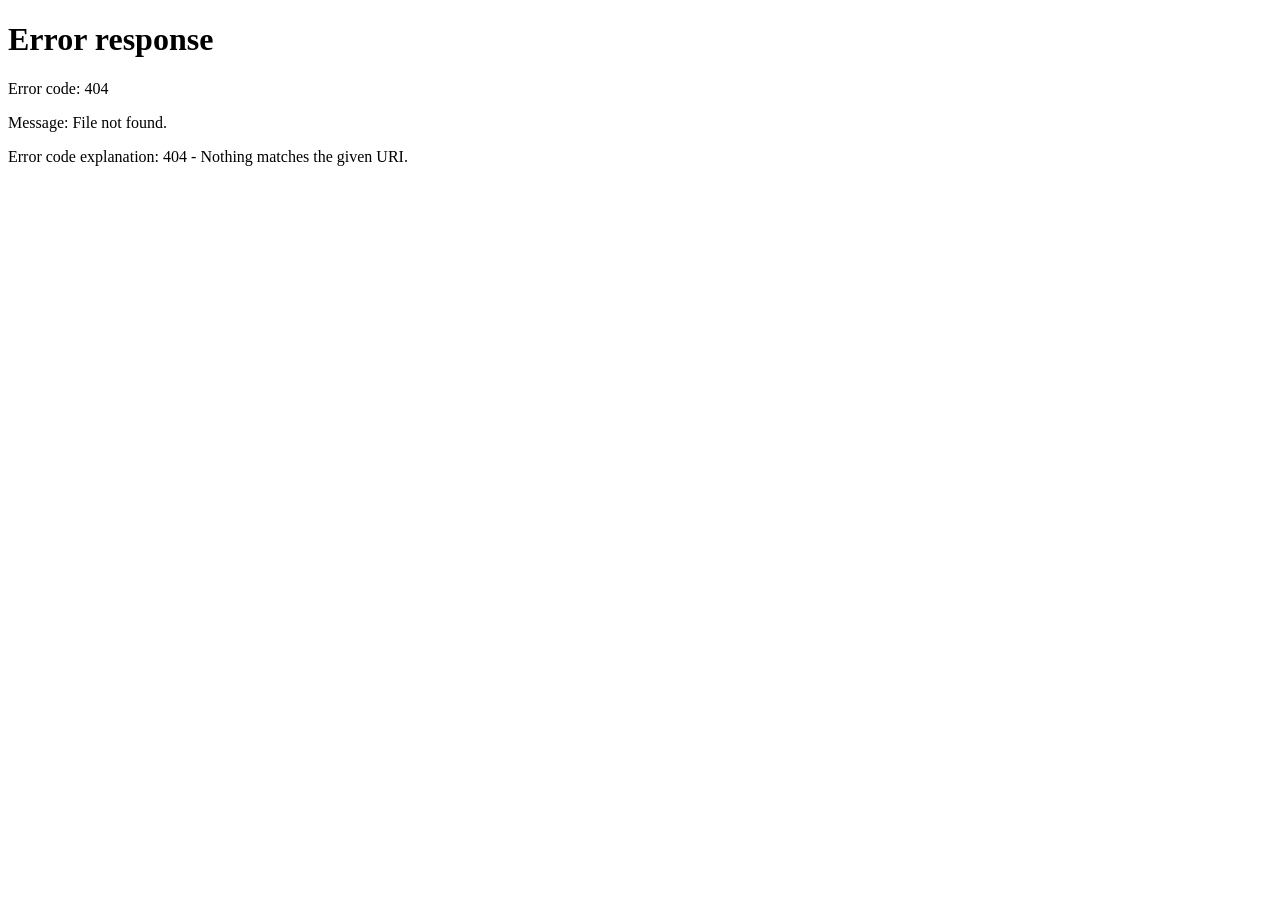
==== index.html @ 7f7da598 "COMMIT" ====
<!DOCTYPE html>
<html lang="en">

<head>

    <meta charset="UTF-8">

    <meta name="viewport"
          content="width=device-width, initial-scale=1.0">

    <title>ONEPWS | PMS</title>

</head>

<body>

    <script>

        window.location.href =
            "pages/auth/login.html";

    </script>

</body>

</html>
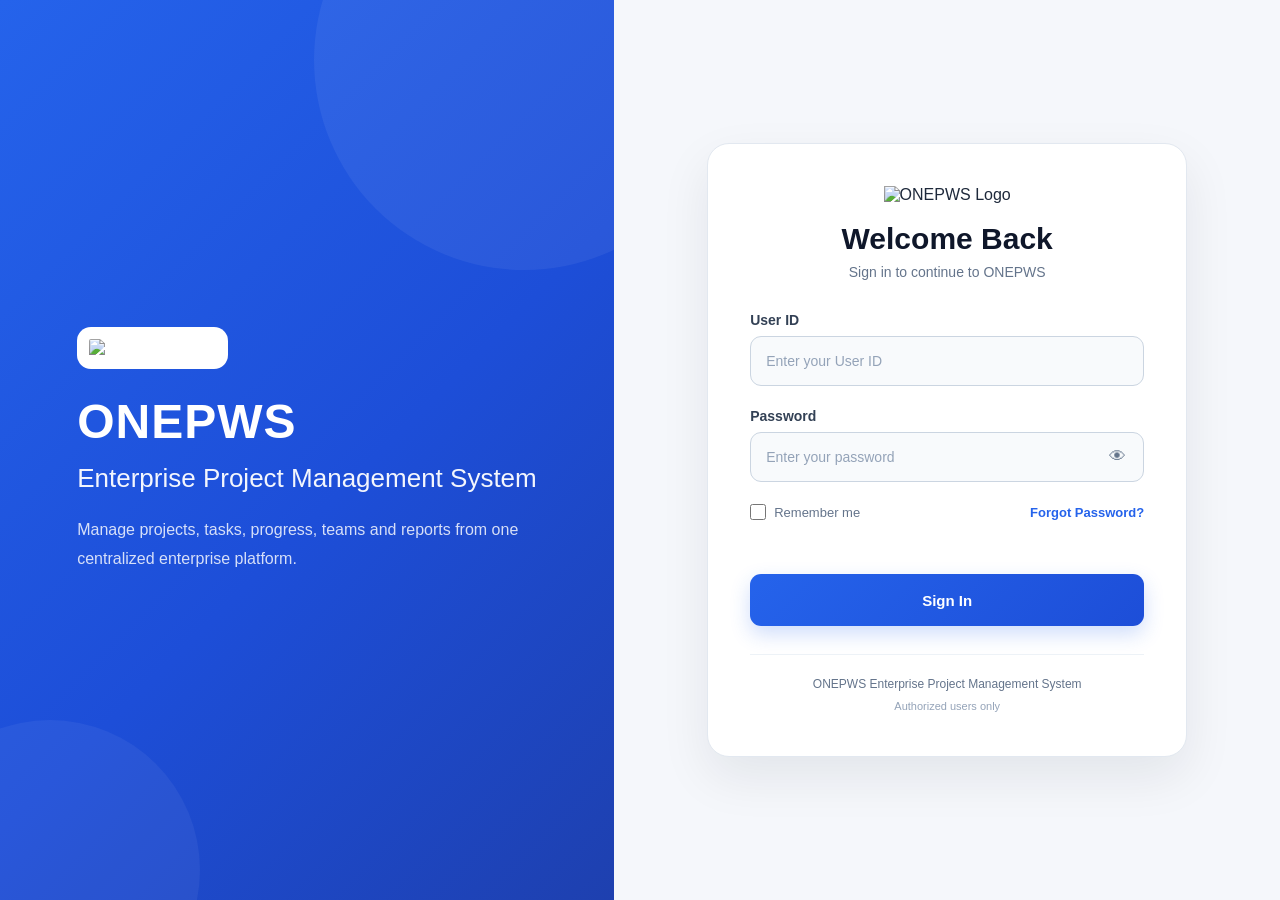
==== commit 19b5ee6d: "commit" ====
(no text change in the page or its own stylesheets)
